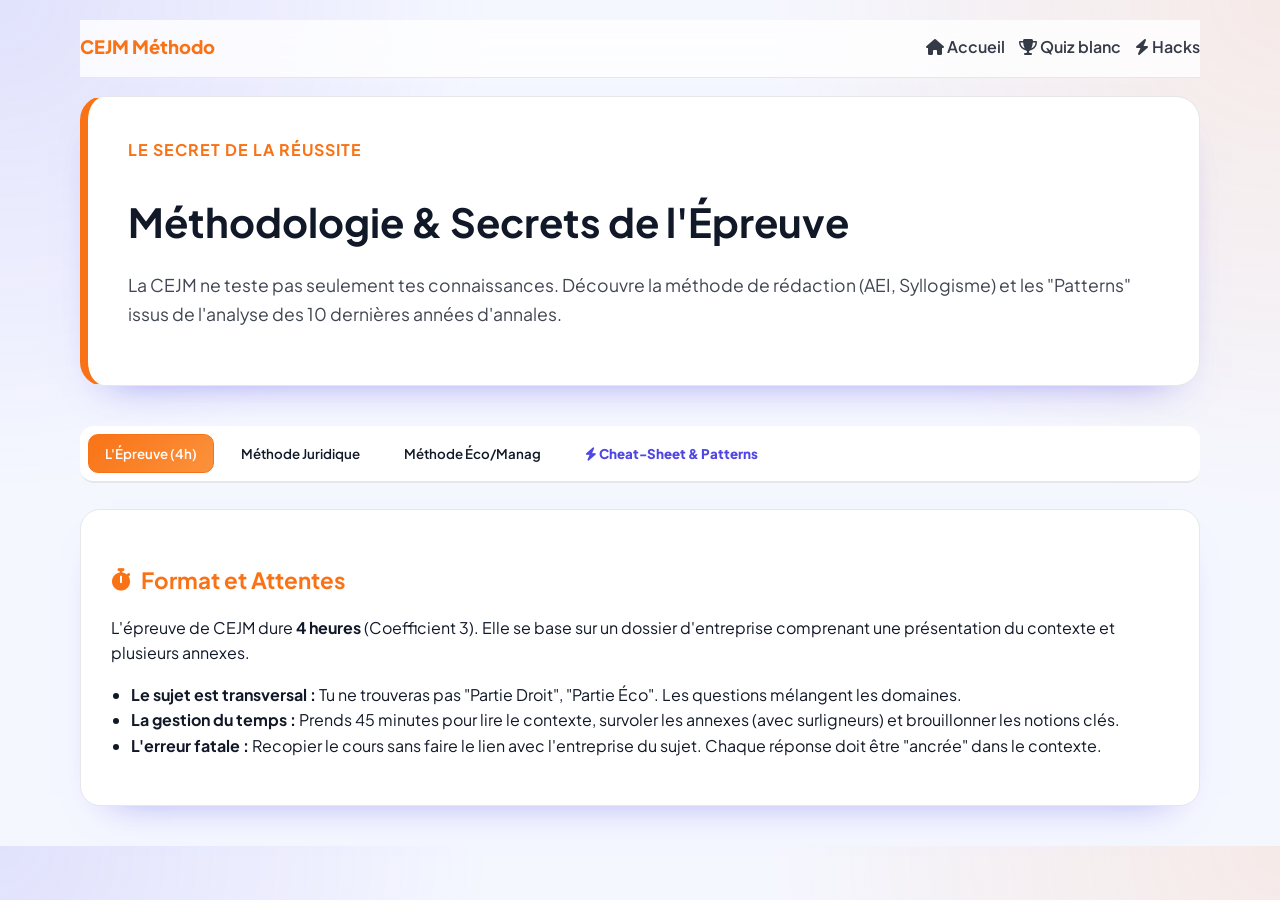
==== methodologie.html @ b2ed7462 "Add files via upload" ====
<!DOCTYPE html>
<html lang="fr">
<head>
    <meta charset="UTF-8">
    <meta name="viewport" content="width=device-width, initial-scale=1.0">
    <title>Méthodologie & Hacks - CEJM</title>
    <link href="https://fonts.googleapis.com/css2?family=Plus+Jakarta+Sans:wght@400;600;800&display=swap" rel="stylesheet">
    <link rel="stylesheet" href="https://cdnjs.cloudflare.com/ajax/libs/font-awesome/6.4.0/css/all.min.css">
    <style>
        :root { --primary: #4f46e5; --primary-soft: #e0e7ff; --bg: #f5f7ff; --surface: #ffffff; --text: #111827; --border: #e5e7eb; --accent: #f97316; }
        @media (prefers-color-scheme: dark) { :root { --bg: #0b1120; --surface: #111827; --text: #f8fafc; --border: #1f2937; --accent: #fb923c; --primary-soft: #1e1b4b;} }
        body { font-family: 'Plus Jakarta Sans', sans-serif; background: radial-gradient(circle at 0% 0%, rgba(79,70,229,0.12), transparent 32%), radial-gradient(circle at 100% 0%, rgba(249,115,22,0.1), transparent 34%), var(--bg); color: var(--text); margin: 0; line-height: 1.6; }
        .container { max-width: 1120px; margin: 0 auto; padding: 20px; }
        .site-nav { display: flex; justify-content: space-between; align-items: center; gap: 18px; border-bottom: 1px solid var(--border); padding: 12px 0 16px; margin-bottom: 18px; position: sticky; top: 0; background: rgba(255,255,255,0.78); backdrop-filter: blur(12px); z-index: 100; }
        .site-nav .brand { font-size: 1.15rem; color: var(--accent); font-weight: 800; text-decoration: none; }
        .site-nav-links { display: flex; gap: 14px; flex-wrap: wrap; justify-content: flex-end; }
        .site-nav-links a { text-decoration: none; color: var(--text); opacity: 0.85; font-weight: 600; }
        .site-nav-links a:hover, .site-nav-links a:focus-visible { opacity: 1; color: var(--primary); }
        
        header.theme-header { margin-bottom: 40px; background: var(--surface); padding: 40px; border-radius: 24px; border: 1px solid var(--border); border-left: 8px solid var(--accent); box-shadow: 0 20px 40px -28px rgba(79,70,229,0.65); }
        header.theme-header h1 { font-size: 2.5rem; margin-bottom: 10px; }
        header.theme-header p { font-size: 1.1rem; color: var(--text); opacity: 0.8; }

        .tabs { display: flex; gap: 10px; margin-bottom: 26px; border-bottom: 2px solid var(--border); overflow-x: auto; scrollbar-width: none; background: var(--surface); padding: 8px; border-radius: 14px;}
        .tab-btn { padding: 10px 16px; border: 1px solid transparent; background: none; color: var(--text); cursor: pointer; font-weight: 600; font-family: inherit; border-radius: 10px; white-space: nowrap; }
        .tab-btn.active { color: #fff; border-color: var(--accent); background: linear-gradient(135deg, var(--accent), #fb923c); }
        .tab-content { display: none; animation: fadeIn 0.4s; }
        .tab-content.active { display: block; }

        .fiche-section { background: var(--surface); padding: 30px; border-radius: 20px; border: 1px solid var(--border); margin-bottom: 20px; box-shadow: 0 20px 40px -30px rgba(79,70,229,0.6); }
        .fiche-section h3 { color: var(--accent); margin-bottom: 15px; font-size: 1.4rem; display: flex; align-items: center; gap: 10px; }
        
        /* Styles Syllogisme */
        .syllogisme-step { display: flex; margin-bottom: 20px; background: var(--bg); border: 1px solid var(--border); border-radius: 12px; overflow: hidden; }
        .step-number { background: var(--accent); color: #fff; font-weight: 800; font-size: 1.5rem; padding: 20px; display: flex; align-items: center; justify-content: center; min-width: 80px; }
        .step-content { padding: 20px; }
        .step-content h4 { margin-bottom: 5px; color: var(--text); font-size: 1.1rem; }
        .step-content p { color: var(--text); opacity: 0.9; margin: 0; font-size: 0.95rem; }
        .example-box { background: rgba(37, 99, 235, 0.1); border-left: 4px solid var(--primary); padding: 15px; border-radius: 0 8px 8px 0; margin-top: 10px; font-style: italic; }

        /* Styles Accordéon pour les Hacks */
        .accordion { background-color: var(--surface); color: var(--text); cursor: pointer; padding: 18px; width: 100%; border: 1px solid var(--border); text-align: left; outline: none; font-size: 1.1rem; font-weight: 700; transition: 0.3s; border-radius: 12px; margin-bottom: 10px; display: flex; justify-content: space-between; align-items: center; }
        .active-acc, .accordion:hover { background-color: var(--primary-soft); color: var(--primary); border-color: var(--primary); }
        .panel { padding: 0 20px; background-color: var(--bg); display: none; overflow: hidden; margin-bottom: 20px; border: 1px solid var(--border); border-top: none; border-radius: 0 0 12px 12px; animation: fadeIn 0.3s; }
        .panel p { padding: 15px 0; }
        .hack-badge { background: #10b981; color: white; padding: 4px 10px; border-radius: 20px; font-size: 0.8rem; font-weight: bold; margin-bottom: 10px; display: inline-block;}

        a:focus-visible, button:focus-visible { outline: 3px solid color-mix(in srgb, var(--primary) 60%, white); outline-offset: 2px; border-radius: 8px; }
        @media (max-width: 768px) {
            .site-nav { flex-direction: column; align-items: flex-start; }
            .site-nav-links { justify-content: flex-start; }
            .container { padding: 16px; }
            header.theme-header { padding: 24px 20px; }
            header.theme-header h1 { font-size: 2rem; }
            .syllogisme-step { flex-direction: column; }
            .step-number { min-width: auto; padding: 12px; }
        }
        @keyframes fadeIn { from { opacity: 0; transform: translateY(5px); } to { opacity: 1; transform: translateY(0); } }
    </style>
</head>
<body>
    <div class="container">
        <nav class="site-nav" aria-label="Navigation principale">
            <a href="index.html" class="brand">CEJM Méthodo</a>
            <div class="site-nav-links">
                <a href="index.html"><i class="fa-solid fa-house"></i> Accueil</a>
                <a href="quiz-blanc.html"><i class="fa-solid fa-trophy"></i> Quiz blanc</a>
                <a href="#tabs"><i class="fa-solid fa-bolt"></i> Hacks</a>
            </div>
        </nav>
        
        <header class="theme-header">
            <span style="color:var(--accent); font-weight: 700; text-transform: uppercase; letter-spacing: 1px;">Le secret de la réussite</span>
            <h1>Méthodologie & Secrets de l'Épreuve</h1>
            <p>La CEJM ne teste pas seulement tes connaissances. Découvre la méthode de rédaction (AEI, Syllogisme) et les "Patterns" issus de l'analyse des 10 dernières années d'annales.</p>
        </header>

        <div class="tabs" id="tabs">
            <button class="tab-btn active" onclick="openTab(event, 'epreuve')">L'Épreuve (4h)</button>
            <button class="tab-btn" onclick="openTab(event, 'droit')">Méthode Juridique</button>
            <button class="tab-btn" onclick="openTab(event, 'manag')">Méthode Éco/Manag</button>
            <button class="tab-btn" onclick="openTab(event, 'hacks')" style="color:var(--primary); font-weight:800;"><i class="fa-solid fa-bolt"></i> Cheat-Sheet & Patterns</button>
        </div>

        <div id="epreuve" class="tab-content active">
            <div class="fiche-section">
                <h3><i class="fa-solid fa-stopwatch"></i> Format et Attentes</h3>
                <p>L'épreuve de CEJM dure <strong>4 heures</strong> (Coefficient 3). Elle se base sur un dossier d'entreprise comprenant une présentation du contexte et plusieurs annexes.</p>
                <ul style="margin-top: 15px; padding-left: 20px;">
                    <li><strong>Le sujet est transversal :</strong> Tu ne trouveras pas "Partie Droit", "Partie Éco". Les questions mélangent les domaines.</li>
                    <li><strong>La gestion du temps :</strong> Prends 45 minutes pour lire le contexte, survoler les annexes (avec surligneurs) et brouillonner les notions clés.</li>
                    <li><strong>L'erreur fatale :</strong> Recopier le cours sans faire le lien avec l'entreprise du sujet. Chaque réponse doit être "ancrée" dans le contexte.</li>
                </ul>
            </div>
        </div>

        <div id="droit" class="tab-content">
            <div class="fiche-section">
                <h3><i class="fa-solid fa-scale-balanced"></i> Le Syllogisme Juridique</h3>
                <p>La méthode obligatoire pour répondre à toute question de qualification juridique. <strong>Astuce :</strong> La "Majeure" (la règle de droit) est très souvent cachée dans la dernière annexe du sujet !</p>
                
                <div class="syllogisme-step"><div class="step-number">1</div><div class="step-content"><h4>Qualification des faits</h4><p>Traduire l'histoire en vocabulaire juridique (ex: "L'employeur a procédé au licenciement de son salarié").</p></div></div>
                <div class="syllogisme-step"><div class="step-number">2</div><div class="step-content"><h4>Le problème de droit</h4><p>Formuler la question de manière générale. <br><span style="font-style:italic;">Ex: À quelles conditions une clause de non-concurrence est-elle licite ?</span></p></div></div>
                <div class="syllogisme-step"><div class="step-number">3</div><div class="step-content"><h4>La règle de droit (Majeure)</h4><p>Énoncer la règle (tirée des annexes). <br><span style="font-style:italic;">Ex: En principe, la règle énonce que... (Citer les conditions).</span></p></div></div>
                <div class="syllogisme-step"><div class="step-number">4</div><div class="step-content"><h4>Application (Mineure) et Conclusion</h4><p>Confronter la règle aux faits de l'entreprise. <br><span style="font-style:italic;">Ex: En l'espèce, on constate dans l'annexe 2 que... En conclusion, la clause est nulle.</span></p></div></div>
            </div>
        </div>

        <div id="manag" class="tab-content">
            <div class="fiche-section">
                <h3><i class="fa-solid fa-chart-line"></i> La méthode A.E.I.</h3>
                <p>En Économie et en Management, utilise la méthode <strong>A.E.I.</strong> pour structurer tes réponses de manière professionnelle.</p>
                <ul style="margin-top: 15px; padding-left: 20px; list-style-type: none;">
                    <li style="margin-bottom: 15px;"><strong>A comme AFFIRMER :</strong> Donne ta réponse directe (ex: "L'entreprise adopte une stratégie de domination par les coûts").</li>
                    <li style="margin-bottom: 15px;"><strong>E comme EXPLIQUER :</strong> Définis le concept théorique (ex: "Cela consiste à proposer une offre à un prix inférieur...").</li>
                    <li><strong>I comme ILLUSTRER :</strong> <strong>C'est là que sont les points !</strong> Prouve-le en citant l'annexe (ex: "Comme l'indique l'annexe 3, l'entreprise a réduit ses coûts de 15%...").</li>
                </ul>
            </div>
        </div>

        <div id="hacks" class="tab-content">
            <div class="fiche-section">
                <h3><i class="fa-solid fa-magnifying-glass-chart"></i> Analyse des Sujets Officiels</h3>
                <p>Après analyse de 10 ans d'annales (Altho, Notarius, Teebike...), voici les "Patterns" : les questions qui tombent <strong>à chaque fois</strong> et comment y répondre parfaitement.</p>
                
                <h4 style="margin: 25px 0 10px; color: var(--primary);">Management (Tombe à 100%)</h4>
                
                <button class="accordion">Le Diagnostic Stratégique (SWOT / PESTEL) <i class="fa-solid fa-chevron-down"></i></button>
                <div class="panel">
                    <p><span class="hack-badge">Technique de pro</span> <strong>Ne rédige pas, fais un tableau !</strong> Les correcteurs adorent. <br><br>
                    <strong>Le piège à éviter :</strong> Ne confonds jamais l'interne et l'externe.<br>
                    - <em>Forces/Faiblesses (Interne) :</em> Brevet détenu, savoir-faire des salariés, manque de trésorerie.<br>
                    - <em>Opportunités/Menaces (Externe - PESTEL) :</em> Une nouvelle loi (Légal), une crise sanitaire, une nouvelle technologie sur le marché.</p>
                </div>

                <button class="accordion">Les Choix Stratégiques (M. Porter) <i class="fa-solid fa-chevron-down"></i></button>
                <div class="panel">
                    <p><span class="hack-badge">Les Mots Magiques</span> Dès qu'on te demande de "Caractériser la stratégie de domaine", tu DOIS utiliser l'un des trois termes de Michael Porter :<br><br>
                    1. <strong>Domination par les coûts :</strong> (ex: produire en grande série).<br>
                    2. <strong>Différenciation :</strong> (ex: Teebike avec son innovation technologique, ou produit de luxe).<br>
                    3. <strong>Focalisation :</strong> Marché de niche (ex: prothèses médicales très spécifiques).</p>
                </div>

                <h4 style="margin: 25px 0 10px; color: var(--primary);">Droit (Le plus discriminant)</h4>

                <button class="accordion">L'analyse d'une Clause Contractuelle <i class="fa-solid fa-chevron-down"></i></button>
                <div class="panel">
                    <p><span class="hack-badge">Le Pattern Infaillible</span> Si le sujet te demande "Vérifiez la validité de cette clause de non-concurrence" (très fréquent).<br><br>
                    <strong>Le Hack :</strong> Pour être valide, elle doit respecter 4 conditions (Limitée dans le temps, Limitée dans l'espace, Indispensable à l'entreprise, <strong>Contrepartie financière</strong>). Le sujet fera TOUJOURS exprès d'oublier une condition (souvent la compensation financière). Repère-la pour dire que la clause est nulle.</p>
                </div>

                <button class="accordion">Modification du Contrat vs Conditions de travail <i class="fa-solid fa-chevron-down"></i></button>
                <div class="panel">
                    <p><span class="hack-badge">Le Piège Classique</span> "L'employeur peut-il imposer ce changement ?" (ex: sujet Innov'SA).<br><br>
                    - <strong>Modification du contrat (Élément essentiel) :</strong> Baisse du salaire, changement du temps de travail, mutation lointaine. -> <em>Accord du salarié OBLIGATOIRE.</em><br>
                    - <strong>Changement des conditions (Pouvoir de direction) :</strong> Nouvelles tâches correspondant aux compétences, changement d'horaires dans la même journée. -> <em>Le salarié NE PEUT PAS refuser.</em></p>
                </div>

                <button class="accordion">Protection de l'Immatériel (INPI / CNIL) <i class="fa-solid fa-chevron-down"></i></button>
                <div class="panel">
                    <p><span class="hack-badge">Où déposer ?</span> "Comment l'entreprise peut-elle se protéger ?" (ex: sujet Helite ou Tout en Perles).<br><br>
                    - <strong>À l'INPI :</strong> Les Brevets (innovation technique, durée 20 ans) et les Marques (signe distinctif, 10 ans renouvelables).<br>
                    - <strong>À la CNIL :</strong> Tout ce qui concerne la protection des données personnelles des clients (conformité au RGPD).</p>
                </div>

                <h4 style="margin: 25px 0 10px; color: var(--primary);">Économie</h4>

                <button class="accordion">Les Externalités & Le Financement <i class="fa-solid fa-chevron-down"></i></button>
                <div class="panel">
                    <p><span class="hack-badge">La question Éco classique</span><br>
                    <strong>1. Les Externalités :</strong> Cherche dans les annexes. Si l'usine fait du bruit = Externalité négative. Si elle crée de l'emploi local ou dépollue = Externalité positive.<br>
                    <strong>2. Le Financement :</strong> Souvent, les sujets récents intègrent l'économie collaborative. Repère si l'entreprise utilise le <em>Crowdfunding</em> (financement participatif comme dans le sujet Biscuiterie Jeannette) ou des subventions d'État.</p>
                </div>

            </div>
        </div>
    </div>

    <script>
        // Gestion des Onglets
        function openTab(evt, tabName) {
            let i, tabcontent, tablinks;
            tabcontent = document.getElementsByClassName("tab-content");
            for (i = 0; i < tabcontent.length; i++) tabcontent[i].classList.remove("active");
            tablinks = document.getElementsByClassName("tab-btn");
            for (i = 0; i < tablinks.length; i++) tablinks[i].classList.remove("active");
            document.getElementById(tabName).classList.add("active");
            evt.currentTarget.classList.add("active");
        }

        // Gestion de l'Accordéon (Hacks)
        var acc = document.getElementsByClassName("accordion");
        var i;
        for (i = 0; i < acc.length; i++) {
            acc[i].addEventListener("click", function() {
                this.classList.toggle("active-acc");
                // Changer l'icône
                let icon = this.querySelector('i');
                if (this.classList.contains("active-acc")) {
                    icon.classList.remove("fa-chevron-down");
                    icon.classList.add("fa-chevron-up");
                } else {
                    icon.classList.remove("fa-chevron-up");
                    icon.classList.add("fa-chevron-down");
                }
                
                var panel = this.nextElementSibling;
                if (panel.style.display === "block") {
                    panel.style.display = "none";
                } else {
                    panel.style.display = "block";
                }
            });
        }
    </script>
</body>
</html>
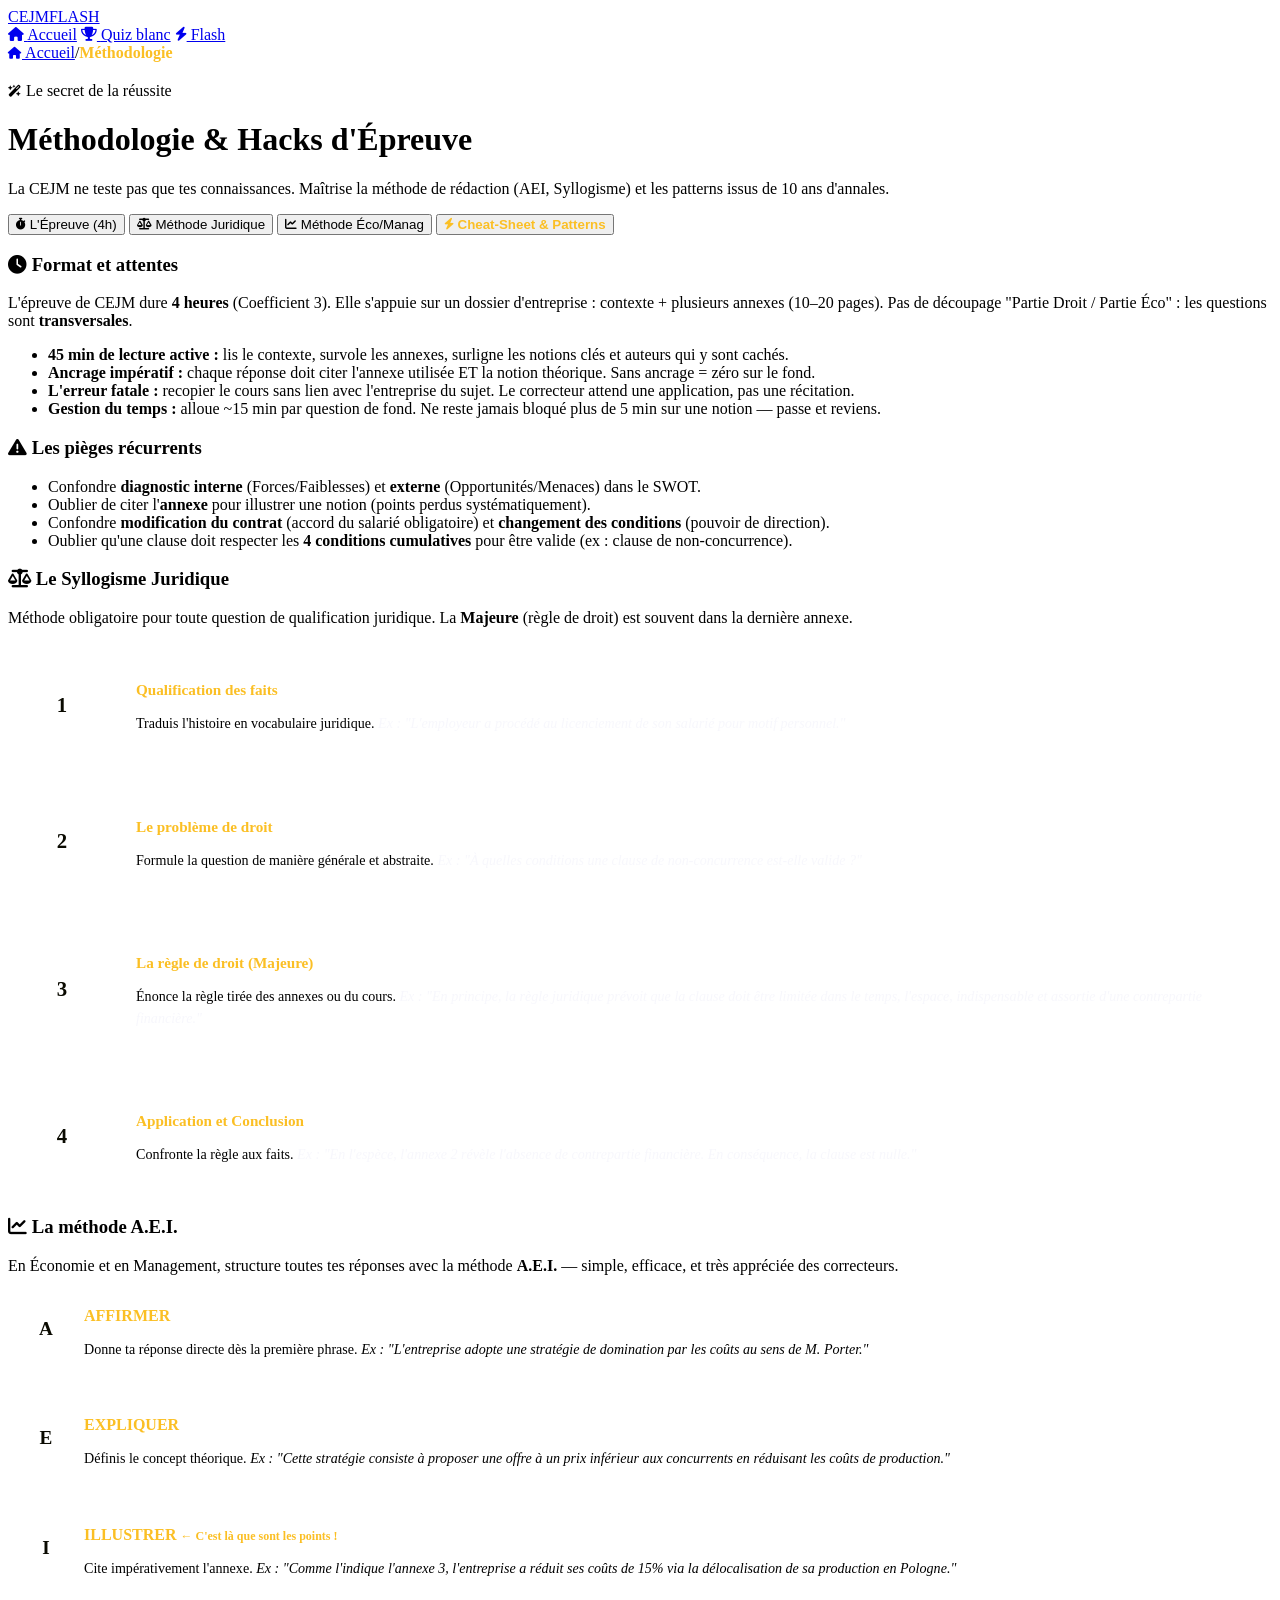
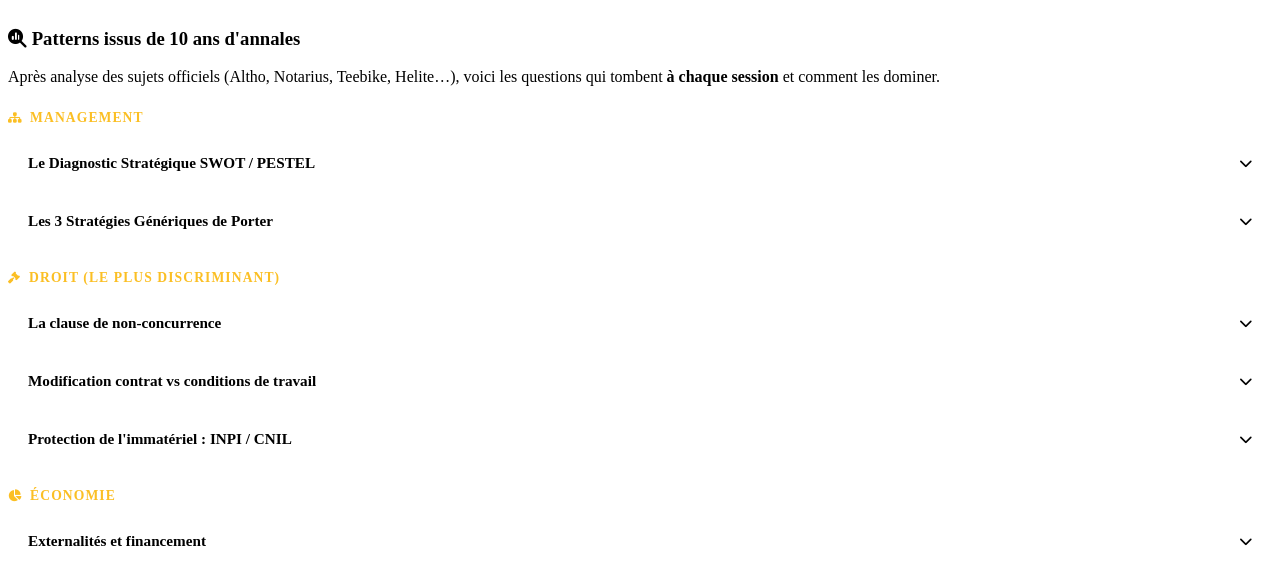
==== commit e5b1e0d9: "Update print statement from 'Hello' to 'Goodbye'" ====
--- a/methodologie.html
+++ b/methodologie.html
@@ -1,217 +1,249 @@
 <!DOCTYPE html>
 <html lang="fr">
 <head>
-    <meta charset="UTF-8">
-    <meta name="viewport" content="width=device-width, initial-scale=1.0">
-    <title>Méthodologie & Hacks - CEJM</title>
-    <link href="https://fonts.googleapis.com/css2?family=Plus+Jakarta+Sans:wght@400;600;800&display=swap" rel="stylesheet">
-    <link rel="stylesheet" href="https://cdnjs.cloudflare.com/ajax/libs/font-awesome/6.4.0/css/all.min.css">
-    <style>
-        :root { --primary: #4f46e5; --primary-soft: #e0e7ff; --bg: #f5f7ff; --surface: #ffffff; --text: #111827; --border: #e5e7eb; --accent: #f97316; }
-        @media (prefers-color-scheme: dark) { :root { --bg: #0b1120; --surface: #111827; --text: #f8fafc; --border: #1f2937; --accent: #fb923c; --primary-soft: #1e1b4b;} }
-        body { font-family: 'Plus Jakarta Sans', sans-serif; background: radial-gradient(circle at 0% 0%, rgba(79,70,229,0.12), transparent 32%), radial-gradient(circle at 100% 0%, rgba(249,115,22,0.1), transparent 34%), var(--bg); color: var(--text); margin: 0; line-height: 1.6; }
-        .container { max-width: 1120px; margin: 0 auto; padding: 20px; }
-        .site-nav { display: flex; justify-content: space-between; align-items: center; gap: 18px; border-bottom: 1px solid var(--border); padding: 12px 0 16px; margin-bottom: 18px; position: sticky; top: 0; background: rgba(255,255,255,0.78); backdrop-filter: blur(12px); z-index: 100; }
-        .site-nav .brand { font-size: 1.15rem; color: var(--accent); font-weight: 800; text-decoration: none; }
-        .site-nav-links { display: flex; gap: 14px; flex-wrap: wrap; justify-content: flex-end; }
-        .site-nav-links a { text-decoration: none; color: var(--text); opacity: 0.85; font-weight: 600; }
-        .site-nav-links a:hover, .site-nav-links a:focus-visible { opacity: 1; color: var(--primary); }
-        
-        header.theme-header { margin-bottom: 40px; background: var(--surface); padding: 40px; border-radius: 24px; border: 1px solid var(--border); border-left: 8px solid var(--accent); box-shadow: 0 20px 40px -28px rgba(79,70,229,0.65); }
-        header.theme-header h1 { font-size: 2.5rem; margin-bottom: 10px; }
-        header.theme-header p { font-size: 1.1rem; color: var(--text); opacity: 0.8; }
-
-        .tabs { display: flex; gap: 10px; margin-bottom: 26px; border-bottom: 2px solid var(--border); overflow-x: auto; scrollbar-width: none; background: var(--surface); padding: 8px; border-radius: 14px;}
-        .tab-btn { padding: 10px 16px; border: 1px solid transparent; background: none; color: var(--text); cursor: pointer; font-weight: 600; font-family: inherit; border-radius: 10px; white-space: nowrap; }
-        .tab-btn.active { color: #fff; border-color: var(--accent); background: linear-gradient(135deg, var(--accent), #fb923c); }
-        .tab-content { display: none; animation: fadeIn 0.4s; }
-        .tab-content.active { display: block; }
-
-        .fiche-section { background: var(--surface); padding: 30px; border-radius: 20px; border: 1px solid var(--border); margin-bottom: 20px; box-shadow: 0 20px 40px -30px rgba(79,70,229,0.6); }
-        .fiche-section h3 { color: var(--accent); margin-bottom: 15px; font-size: 1.4rem; display: flex; align-items: center; gap: 10px; }
-        
-        /* Styles Syllogisme */
-        .syllogisme-step { display: flex; margin-bottom: 20px; background: var(--bg); border: 1px solid var(--border); border-radius: 12px; overflow: hidden; }
-        .step-number { background: var(--accent); color: #fff; font-weight: 800; font-size: 1.5rem; padding: 20px; display: flex; align-items: center; justify-content: center; min-width: 80px; }
-        .step-content { padding: 20px; }
-        .step-content h4 { margin-bottom: 5px; color: var(--text); font-size: 1.1rem; }
-        .step-content p { color: var(--text); opacity: 0.9; margin: 0; font-size: 0.95rem; }
-        .example-box { background: rgba(37, 99, 235, 0.1); border-left: 4px solid var(--primary); padding: 15px; border-radius: 0 8px 8px 0; margin-top: 10px; font-style: italic; }
-
-        /* Styles Accordéon pour les Hacks */
-        .accordion { background-color: var(--surface); color: var(--text); cursor: pointer; padding: 18px; width: 100%; border: 1px solid var(--border); text-align: left; outline: none; font-size: 1.1rem; font-weight: 700; transition: 0.3s; border-radius: 12px; margin-bottom: 10px; display: flex; justify-content: space-between; align-items: center; }
-        .active-acc, .accordion:hover { background-color: var(--primary-soft); color: var(--primary); border-color: var(--primary); }
-        .panel { padding: 0 20px; background-color: var(--bg); display: none; overflow: hidden; margin-bottom: 20px; border: 1px solid var(--border); border-top: none; border-radius: 0 0 12px 12px; animation: fadeIn 0.3s; }
-        .panel p { padding: 15px 0; }
-        .hack-badge { background: #10b981; color: white; padding: 4px 10px; border-radius: 20px; font-size: 0.8rem; font-weight: bold; margin-bottom: 10px; display: inline-block;}
-
-        a:focus-visible, button:focus-visible { outline: 3px solid color-mix(in srgb, var(--primary) 60%, white); outline-offset: 2px; border-radius: 8px; }
-        @media (max-width: 768px) {
-            .site-nav { flex-direction: column; align-items: flex-start; }
-            .site-nav-links { justify-content: flex-start; }
-            .container { padding: 16px; }
-            header.theme-header { padding: 24px 20px; }
-            header.theme-header h1 { font-size: 2rem; }
-            .syllogisme-step { flex-direction: column; }
-            .step-number { min-width: auto; padding: 12px; }
-        }
-        @keyframes fadeIn { from { opacity: 0; transform: translateY(5px); } to { opacity: 1; transform: translateY(0); } }
-    </style>
+<meta charset="UTF-8"><meta name="viewport" content="width=device-width, initial-scale=1.0">
+<title>Méthodologie & Hacks · CEJM Flash</title>
+<link href="https://fonts.googleapis.com/css2?family=Syne:wght@400;600;700;800&family=DM+Sans:ital,wght@0,300;0,400;0,500;1,400&display=swap" rel="stylesheet">
+<link rel="stylesheet" href="https://cdnjs.cloudflare.com/ajax/libs/font-awesome/6.4.0/css/all.min.css">
+<link rel="stylesheet" href="cejm-shared.css">
+<style>
+:root { --tc: #fbbf24; --tc-soft: rgba(251,191,36,0.1); --tc-border: rgba(251,191,36,0.25); }
+
+/* Syllogisme steps */
+.syl-step {
+  display: flex; gap: 0; margin-bottom: 12px;
+  border-radius: 14px; overflow: hidden;
+  border: 1px solid var(--border2);
+}
+.syl-num {
+  background: linear-gradient(135deg, var(--tc), color-mix(in srgb, var(--tc) 70%, var(--pink)));
+  color: #0a0a00; font-weight: 800; font-size: 1.3rem;
+  padding: 20px 22px; display: flex; align-items: center;
+  font-family: var(--font-display); min-width: 64px; justify-content: center;
+}
+.syl-body { padding: 18px 20px; background: var(--surface2); flex: 1; }
+.syl-body h4 { font-family: var(--font-display); font-weight: 700; font-size: 0.95rem; color: var(--tc); margin-bottom: 4px; }
+.syl-body p { color: var(--muted); font-size: 0.88rem; line-height: 1.55; }
+.syl-body em { font-style: italic; color: rgba(240,240,250,0.55); }
+
+/* AEI */
+.aei-row {
+  display: flex; align-items: flex-start; gap: 16px;
+  padding: 16px; background: var(--surface2);
+  border-radius: 12px; border: 1px solid var(--border2);
+  margin-bottom: 10px;
+}
+.aei-letter {
+  width: 44px; height: 44px; border-radius: 12px;
+  background: linear-gradient(135deg, var(--tc), color-mix(in srgb, var(--tc) 70%, var(--pink)));
+  color: #0a0a00; font-weight: 800; font-size: 1.2rem;
+  display: flex; align-items: center; justify-content: center;
+  font-family: var(--font-display); flex-shrink: 0;
+}
+.aei-content strong { color: var(--tc); font-weight: 700; display: block; margin-bottom: 3px; }
+.aei-content p { color: var(--muted); font-size: 0.88rem; line-height: 1.5; }
+
+/* Accordéon hacks */
+.acc-btn {
+  width: 100%; text-align: left; background: var(--surface2);
+  border: 1px solid var(--border2); color: var(--text);
+  padding: 16px 20px; border-radius: 12px; margin-bottom: 8px;
+  cursor: pointer; font-family: var(--font-body); font-size: 0.95rem;
+  font-weight: 600; display: flex; justify-content: space-between; align-items: center;
+  transition: all 0.2s;
+}
+.acc-btn:hover, .acc-btn.open { border-color: var(--tc); color: var(--tc); }
+.acc-btn.open { border-bottom-left-radius: 0; border-bottom-right-radius: 0; margin-bottom: 0; }
+.acc-panel {
+  display: none; background: var(--surface2);
+  border: 1px solid var(--tc-border); border-top: none;
+  border-radius: 0 0 12px 12px; padding: 16px 20px;
+  margin-bottom: 8px; color: var(--muted); font-size: 0.9rem; line-height: 1.75;
+}
+.acc-panel strong { color: var(--text); }
+.acc-panel em { color: rgba(240,240,250,0.5); font-style: italic; }
+.hack-badge {
+  display: inline-block; padding: 2px 10px; border-radius: 999px;
+  background: rgba(52,211,153,0.15); color: var(--green);
+  border: 1px solid rgba(52,211,153,0.3); font-size: 0.7rem; font-weight: 700;
+  letter-spacing: 0.06em; text-transform: uppercase; margin-bottom: 10px;
+}
+.pattern-section-title {
+  font-family: var(--font-display); font-size: 0.85rem; font-weight: 700;
+  color: var(--tc); text-transform: uppercase; letter-spacing: 0.08em;
+  margin: 24px 0 12px; display: flex; align-items: center; gap: 8px;
+}
+</style>
 </head>
 <body>
-    <div class="container">
-        <nav class="site-nav" aria-label="Navigation principale">
-            <a href="index.html" class="brand">CEJM Méthodo</a>
-            <div class="site-nav-links">
-                <a href="index.html"><i class="fa-solid fa-house"></i> Accueil</a>
-                <a href="quiz-blanc.html"><i class="fa-solid fa-trophy"></i> Quiz blanc</a>
-                <a href="#tabs"><i class="fa-solid fa-bolt"></i> Hacks</a>
-            </div>
-        </nav>
-        
-        <header class="theme-header">
-            <span style="color:var(--accent); font-weight: 700; text-transform: uppercase; letter-spacing: 1px;">Le secret de la réussite</span>
-            <h1>Méthodologie & Secrets de l'Épreuve</h1>
-            <p>La CEJM ne teste pas seulement tes connaissances. Découvre la méthode de rédaction (AEI, Syllogisme) et les "Patterns" issus de l'analyse des 10 dernières années d'annales.</p>
-        </header>
-
-        <div class="tabs" id="tabs">
-            <button class="tab-btn active" onclick="openTab(event, 'epreuve')">L'Épreuve (4h)</button>
-            <button class="tab-btn" onclick="openTab(event, 'droit')">Méthode Juridique</button>
-            <button class="tab-btn" onclick="openTab(event, 'manag')">Méthode Éco/Manag</button>
-            <button class="tab-btn" onclick="openTab(event, 'hacks')" style="color:var(--primary); font-weight:800;"><i class="fa-solid fa-bolt"></i> Cheat-Sheet & Patterns</button>
-        </div>
-
-        <div id="epreuve" class="tab-content active">
-            <div class="fiche-section">
-                <h3><i class="fa-solid fa-stopwatch"></i> Format et Attentes</h3>
-                <p>L'épreuve de CEJM dure <strong>4 heures</strong> (Coefficient 3). Elle se base sur un dossier d'entreprise comprenant une présentation du contexte et plusieurs annexes.</p>
-                <ul style="margin-top: 15px; padding-left: 20px;">
-                    <li><strong>Le sujet est transversal :</strong> Tu ne trouveras pas "Partie Droit", "Partie Éco". Les questions mélangent les domaines.</li>
-                    <li><strong>La gestion du temps :</strong> Prends 45 minutes pour lire le contexte, survoler les annexes (avec surligneurs) et brouillonner les notions clés.</li>
-                    <li><strong>L'erreur fatale :</strong> Recopier le cours sans faire le lien avec l'entreprise du sujet. Chaque réponse doit être "ancrée" dans le contexte.</li>
-                </ul>
-            </div>
-        </div>
-
-        <div id="droit" class="tab-content">
-            <div class="fiche-section">
-                <h3><i class="fa-solid fa-scale-balanced"></i> Le Syllogisme Juridique</h3>
-                <p>La méthode obligatoire pour répondre à toute question de qualification juridique. <strong>Astuce :</strong> La "Majeure" (la règle de droit) est très souvent cachée dans la dernière annexe du sujet !</p>
-                
-                <div class="syllogisme-step"><div class="step-number">1</div><div class="step-content"><h4>Qualification des faits</h4><p>Traduire l'histoire en vocabulaire juridique (ex: "L'employeur a procédé au licenciement de son salarié").</p></div></div>
-                <div class="syllogisme-step"><div class="step-number">2</div><div class="step-content"><h4>Le problème de droit</h4><p>Formuler la question de manière générale. <br><span style="font-style:italic;">Ex: À quelles conditions une clause de non-concurrence est-elle licite ?</span></p></div></div>
-                <div class="syllogisme-step"><div class="step-number">3</div><div class="step-content"><h4>La règle de droit (Majeure)</h4><p>Énoncer la règle (tirée des annexes). <br><span style="font-style:italic;">Ex: En principe, la règle énonce que... (Citer les conditions).</span></p></div></div>
-                <div class="syllogisme-step"><div class="step-number">4</div><div class="step-content"><h4>Application (Mineure) et Conclusion</h4><p>Confronter la règle aux faits de l'entreprise. <br><span style="font-style:italic;">Ex: En l'espèce, on constate dans l'annexe 2 que... En conclusion, la clause est nulle.</span></p></div></div>
-            </div>
-        </div>
-
-        <div id="manag" class="tab-content">
-            <div class="fiche-section">
-                <h3><i class="fa-solid fa-chart-line"></i> La méthode A.E.I.</h3>
-                <p>En Économie et en Management, utilise la méthode <strong>A.E.I.</strong> pour structurer tes réponses de manière professionnelle.</p>
-                <ul style="margin-top: 15px; padding-left: 20px; list-style-type: none;">
-                    <li style="margin-bottom: 15px;"><strong>A comme AFFIRMER :</strong> Donne ta réponse directe (ex: "L'entreprise adopte une stratégie de domination par les coûts").</li>
-                    <li style="margin-bottom: 15px;"><strong>E comme EXPLIQUER :</strong> Définis le concept théorique (ex: "Cela consiste à proposer une offre à un prix inférieur...").</li>
-                    <li><strong>I comme ILLUSTRER :</strong> <strong>C'est là que sont les points !</strong> Prouve-le en citant l'annexe (ex: "Comme l'indique l'annexe 3, l'entreprise a réduit ses coûts de 15%...").</li>
-                </ul>
-            </div>
-        </div>
-
-        <div id="hacks" class="tab-content">
-            <div class="fiche-section">
-                <h3><i class="fa-solid fa-magnifying-glass-chart"></i> Analyse des Sujets Officiels</h3>
-                <p>Après analyse de 10 ans d'annales (Altho, Notarius, Teebike...), voici les "Patterns" : les questions qui tombent <strong>à chaque fois</strong> et comment y répondre parfaitement.</p>
-                
-                <h4 style="margin: 25px 0 10px; color: var(--primary);">Management (Tombe à 100%)</h4>
-                
-                <button class="accordion">Le Diagnostic Stratégique (SWOT / PESTEL) <i class="fa-solid fa-chevron-down"></i></button>
-                <div class="panel">
-                    <p><span class="hack-badge">Technique de pro</span> <strong>Ne rédige pas, fais un tableau !</strong> Les correcteurs adorent. <br><br>
-                    <strong>Le piège à éviter :</strong> Ne confonds jamais l'interne et l'externe.<br>
-                    - <em>Forces/Faiblesses (Interne) :</em> Brevet détenu, savoir-faire des salariés, manque de trésorerie.<br>
-                    - <em>Opportunités/Menaces (Externe - PESTEL) :</em> Une nouvelle loi (Légal), une crise sanitaire, une nouvelle technologie sur le marché.</p>
-                </div>
-
-                <button class="accordion">Les Choix Stratégiques (M. Porter) <i class="fa-solid fa-chevron-down"></i></button>
-                <div class="panel">
-                    <p><span class="hack-badge">Les Mots Magiques</span> Dès qu'on te demande de "Caractériser la stratégie de domaine", tu DOIS utiliser l'un des trois termes de Michael Porter :<br><br>
-                    1. <strong>Domination par les coûts :</strong> (ex: produire en grande série).<br>
-                    2. <strong>Différenciation :</strong> (ex: Teebike avec son innovation technologique, ou produit de luxe).<br>
-                    3. <strong>Focalisation :</strong> Marché de niche (ex: prothèses médicales très spécifiques).</p>
-                </div>
-
-                <h4 style="margin: 25px 0 10px; color: var(--primary);">Droit (Le plus discriminant)</h4>
-
-                <button class="accordion">L'analyse d'une Clause Contractuelle <i class="fa-solid fa-chevron-down"></i></button>
-                <div class="panel">
-                    <p><span class="hack-badge">Le Pattern Infaillible</span> Si le sujet te demande "Vérifiez la validité de cette clause de non-concurrence" (très fréquent).<br><br>
-                    <strong>Le Hack :</strong> Pour être valide, elle doit respecter 4 conditions (Limitée dans le temps, Limitée dans l'espace, Indispensable à l'entreprise, <strong>Contrepartie financière</strong>). Le sujet fera TOUJOURS exprès d'oublier une condition (souvent la compensation financière). Repère-la pour dire que la clause est nulle.</p>
-                </div>
-
-                <button class="accordion">Modification du Contrat vs Conditions de travail <i class="fa-solid fa-chevron-down"></i></button>
-                <div class="panel">
-                    <p><span class="hack-badge">Le Piège Classique</span> "L'employeur peut-il imposer ce changement ?" (ex: sujet Innov'SA).<br><br>
-                    - <strong>Modification du contrat (Élément essentiel) :</strong> Baisse du salaire, changement du temps de travail, mutation lointaine. -> <em>Accord du salarié OBLIGATOIRE.</em><br>
-                    - <strong>Changement des conditions (Pouvoir de direction) :</strong> Nouvelles tâches correspondant aux compétences, changement d'horaires dans la même journée. -> <em>Le salarié NE PEUT PAS refuser.</em></p>
-                </div>
-
-                <button class="accordion">Protection de l'Immatériel (INPI / CNIL) <i class="fa-solid fa-chevron-down"></i></button>
-                <div class="panel">
-                    <p><span class="hack-badge">Où déposer ?</span> "Comment l'entreprise peut-elle se protéger ?" (ex: sujet Helite ou Tout en Perles).<br><br>
-                    - <strong>À l'INPI :</strong> Les Brevets (innovation technique, durée 20 ans) et les Marques (signe distinctif, 10 ans renouvelables).<br>
-                    - <strong>À la CNIL :</strong> Tout ce qui concerne la protection des données personnelles des clients (conformité au RGPD).</p>
-                </div>
-
-                <h4 style="margin: 25px 0 10px; color: var(--primary);">Économie</h4>
-
-                <button class="accordion">Les Externalités & Le Financement <i class="fa-solid fa-chevron-down"></i></button>
-                <div class="panel">
-                    <p><span class="hack-badge">La question Éco classique</span><br>
-                    <strong>1. Les Externalités :</strong> Cherche dans les annexes. Si l'usine fait du bruit = Externalité négative. Si elle crée de l'emploi local ou dépollue = Externalité positive.<br>
-                    <strong>2. Le Financement :</strong> Souvent, les sujets récents intègrent l'économie collaborative. Repère si l'entreprise utilise le <em>Crowdfunding</em> (financement participatif comme dans le sujet Biscuiterie Jeannette) ou des subventions d'État.</p>
-                </div>
-
-            </div>
-        </div>
-    </div>
-
-    <script>
-        // Gestion des Onglets
-        function openTab(evt, tabName) {
-            let i, tabcontent, tablinks;
-            tabcontent = document.getElementsByClassName("tab-content");
-            for (i = 0; i < tabcontent.length; i++) tabcontent[i].classList.remove("active");
-            tablinks = document.getElementsByClassName("tab-btn");
-            for (i = 0; i < tablinks.length; i++) tablinks[i].classList.remove("active");
-            document.getElementById(tabName).classList.add("active");
-            evt.currentTarget.classList.add("active");
-        }
-
-        // Gestion de l'Accordéon (Hacks)
-        var acc = document.getElementsByClassName("accordion");
-        var i;
-        for (i = 0; i < acc.length; i++) {
-            acc[i].addEventListener("click", function() {
-                this.classList.toggle("active-acc");
-                // Changer l'icône
-                let icon = this.querySelector('i');
-                if (this.classList.contains("active-acc")) {
-                    icon.classList.remove("fa-chevron-down");
-                    icon.classList.add("fa-chevron-up");
-                } else {
-                    icon.classList.remove("fa-chevron-up");
-                    icon.classList.add("fa-chevron-down");
-                }
-                
-                var panel = this.nextElementSibling;
-                if (panel.style.display === "block") {
-                    panel.style.display = "none";
-                } else {
-                    panel.style.display = "block";
-                }
-            });
-        }
-    </script>
+<nav class="site-nav">
+  <a href="index.html" class="nav-logo">CEJM<span>FLASH</span></a>
+  <div class="nav-links">
+    <a href="index.html"><i class="fa-solid fa-house fa-sm"></i> <span>Accueil</span></a>
+    <a href="quiz-blanc.html"><i class="fa-solid fa-trophy fa-sm"></i> <span>Quiz blanc</span></a>
+    <a href="index.html" class="nav-btn-flash"><i class="fa-solid fa-bolt fa-sm"></i> Flash</a>
+  </div>
+</nav>
+
+<div class="page-wrap container">
+  <div style="margin-bottom:20px;">
+    <nav class="breadcrumb"><a href="index.html"><i class="fa-solid fa-house fa-xs"></i> Accueil</a><span>/</span><span style="color:var(--tc);font-weight:600;">Méthodologie</span></nav>
+  </div>
+
+  <header class="theme-header">
+    <span class="eyebrow"><i class="fa-solid fa-wand-magic-sparkles fa-xs"></i> Le secret de la réussite</span>
+    <h1>Méthodologie & Hacks d'Épreuve</h1>
+    <p>La CEJM ne teste pas que tes connaissances. Maîtrise la méthode de rédaction (AEI, Syllogisme) et les patterns issus de 10 ans d'annales.</p>
+  </header>
+
+  <div class="tabs">
+    <button class="tab-btn active" onclick="openTab(event,'epreuve')"><i class="fa-solid fa-stopwatch fa-sm"></i> L'Épreuve (4h)</button>
+    <button class="tab-btn" onclick="openTab(event,'droit')"><i class="fa-solid fa-scale-balanced fa-sm"></i> Méthode Juridique</button>
+    <button class="tab-btn" onclick="openTab(event,'manag')"><i class="fa-solid fa-chart-line fa-sm"></i> Méthode Éco/Manag</button>
+    <button class="tab-btn" onclick="openTab(event,'hacks')" style="color:var(--tc); font-weight:700;"><i class="fa-solid fa-bolt fa-sm"></i> Cheat-Sheet & Patterns</button>
+  </div>
+
+  <!-- ÉPREUVE -->
+  <div id="epreuve" class="tab-content active">
+    <div class="fiche-section">
+      <h3><i class="fa-solid fa-clock"></i> Format et attentes</h3>
+      <p>L'épreuve de CEJM dure <strong>4 heures</strong> (Coefficient 3). Elle s'appuie sur un dossier d'entreprise : contexte + plusieurs annexes (10–20 pages). Pas de découpage "Partie Droit / Partie Éco" : les questions sont <strong>transversales</strong>.</p>
+      <ul>
+        <li><strong>45 min de lecture active :</strong> lis le contexte, survole les annexes, surligne les notions clés et auteurs qui y sont cachés.</li>
+        <li><strong>Ancrage impératif :</strong> chaque réponse doit citer l'annexe utilisée ET la notion théorique. Sans ancrage = zéro sur le fond.</li>
+        <li><strong>L'erreur fatale :</strong> recopier le cours sans lien avec l'entreprise du sujet. Le correcteur attend une application, pas une récitation.</li>
+        <li><strong>Gestion du temps :</strong> alloue ~15 min par question de fond. Ne reste jamais bloqué plus de 5 min sur une notion — passe et reviens.</li>
+      </ul>
+    </div>
+    <div class="fiche-section">
+      <h3><i class="fa-solid fa-triangle-exclamation"></i> Les pièges récurrents</h3>
+      <ul>
+        <li>Confondre <strong>diagnostic interne</strong> (Forces/Faiblesses) et <strong>externe</strong> (Opportunités/Menaces) dans le SWOT.</li>
+        <li>Oublier de citer l'<strong>annexe</strong> pour illustrer une notion (points perdus systématiquement).</li>
+        <li>Confondre <strong>modification du contrat</strong> (accord du salarié obligatoire) et <strong>changement des conditions</strong> (pouvoir de direction).</li>
+        <li>Oublier qu'une clause doit respecter les <strong>4 conditions cumulatives</strong> pour être valide (ex : clause de non-concurrence).</li>
+      </ul>
+    </div>
+  </div>
+
+  <!-- DROIT -->
+  <div id="droit" class="tab-content">
+    <div class="fiche-section">
+      <h3><i class="fa-solid fa-scale-balanced"></i> Le Syllogisme Juridique</h3>
+      <p>Méthode obligatoire pour toute question de qualification juridique. La <strong>Majeure</strong> (règle de droit) est souvent dans la dernière annexe.</p>
+
+      <div class="syl-step">
+        <div class="syl-num">1</div>
+        <div class="syl-body"><h4>Qualification des faits</h4><p>Traduis l'histoire en vocabulaire juridique. <em>Ex : "L'employeur a procédé au licenciement de son salarié pour motif personnel."</em></p></div>
+      </div>
+      <div class="syl-step">
+        <div class="syl-num">2</div>
+        <div class="syl-body"><h4>Le problème de droit</h4><p>Formule la question de manière générale et abstraite. <em>Ex : "À quelles conditions une clause de non-concurrence est-elle valide ?"</em></p></div>
+      </div>
+      <div class="syl-step">
+        <div class="syl-num">3</div>
+        <div class="syl-body"><h4>La règle de droit (Majeure)</h4><p>Énonce la règle tirée des annexes ou du cours. <em>Ex : "En principe, la règle juridique prévoit que la clause doit être limitée dans le temps, l'espace, indispensable et assortie d'une contrepartie financière."</em></p></div>
+      </div>
+      <div class="syl-step">
+        <div class="syl-num">4</div>
+        <div class="syl-body"><h4>Application et Conclusion</h4><p>Confronte la règle aux faits. <em>Ex : "En l'espèce, l'annexe 2 révèle l'absence de contrepartie financière. En conséquence, la clause est nulle."</em></p></div>
+      </div>
+    </div>
+  </div>
+
+  <!-- MANAG / ÉCO -->
+  <div id="manag" class="tab-content">
+    <div class="fiche-section">
+      <h3><i class="fa-solid fa-chart-line"></i> La méthode A.E.I.</h3>
+      <p>En Économie et en Management, structure toutes tes réponses avec la méthode <strong>A.E.I.</strong> — simple, efficace, et très appréciée des correcteurs.</p>
+
+      <div class="aei-row">
+        <div class="aei-letter">A</div>
+        <div class="aei-content"><strong>AFFIRMER</strong><p>Donne ta réponse directe dès la première phrase. <em>Ex : "L'entreprise adopte une stratégie de domination par les coûts au sens de M. Porter."</em></p></div>
+      </div>
+      <div class="aei-row">
+        <div class="aei-letter">E</div>
+        <div class="aei-content"><strong>EXPLIQUER</strong><p>Définis le concept théorique. <em>Ex : "Cette stratégie consiste à proposer une offre à un prix inférieur aux concurrents en réduisant les coûts de production."</em></p></div>
+      </div>
+      <div class="aei-row">
+        <div class="aei-letter">I</div>
+        <div class="aei-content"><strong>ILLUSTRER <span style="font-size:0.75rem; color:var(--green); font-weight:700;">← C'est là que sont les points !</span></strong><p>Cite impérativement l'annexe. <em>Ex : "Comme l'indique l'annexe 3, l'entreprise a réduit ses coûts de 15% via la délocalisation de sa production en Pologne."</em></p></div>
+      </div>
+    </div>
+  </div>
+
+  <!-- HACKS / CHEAT-SHEET -->
+  <div id="hacks" class="tab-content">
+    <div class="fiche-section">
+      <h3><i class="fa-solid fa-magnifying-glass-chart"></i> Patterns issus de 10 ans d'annales</h3>
+      <p>Après analyse des sujets officiels (Altho, Notarius, Teebike, Helite…), voici les questions qui tombent <strong>à chaque session</strong> et comment les dominer.</p>
+
+      <p class="pattern-section-title"><i class="fa-solid fa-sitemap fa-sm"></i> Management</p>
+
+      <button class="acc-btn" onclick="toggleAcc(this)">Le Diagnostic Stratégique SWOT / PESTEL <i class="fa-solid fa-chevron-down fa-sm"></i></button>
+      <div class="acc-panel">
+        <span class="hack-badge">Technique pro</span>
+        <p><strong>Fais un tableau, pas un paragraphe !</strong> Les correcteurs adorent les tableaux bien structurés pour le SWOT.</p>
+        <p><strong>Le piège :</strong> ne jamais confondre interne et externe.<br>
+        — <em>Forces/Faiblesses (Interne) :</em> brevet détenu, savoir-faire, manque de trésorerie.<br>
+        — <em>Opportunités/Menaces (Externe — PESTEL) :</em> nouvelle loi, crise économique, technologie émergente.</p>
+      </div>
+
+      <button class="acc-btn" onclick="toggleAcc(this)">Les 3 Stratégies Génériques de Porter <i class="fa-solid fa-chevron-down fa-sm"></i></button>
+      <div class="acc-panel">
+        <span class="hack-badge">Mots magiques</span>
+        <p>Dès qu'on te demande de "caractériser la stratégie de domaine", utilise obligatoirement l'un des 3 termes de Porter :<br>
+        1. <strong>Domination par les coûts :</strong> production de masse, économies d'échelle.<br>
+        2. <strong>Différenciation :</strong> innovation, qualité supérieure, image de marque.<br>
+        3. <strong>Focalisation (niche) :</strong> marché très spécifique, offre hyper-spécialisée.</p>
+      </div>
+
+      <p class="pattern-section-title"><i class="fa-solid fa-gavel fa-sm"></i> Droit (le plus discriminant)</p>
+
+      <button class="acc-btn" onclick="toggleAcc(this)">La clause de non-concurrence <i class="fa-solid fa-chevron-down fa-sm"></i></button>
+      <div class="acc-panel">
+        <span class="hack-badge">Pattern infaillible</span>
+        <p>Pour être valide, elle doit respecter <strong>4 conditions cumulatives</strong> : limitée dans le <strong>temps</strong>, limitée dans l'<strong>espace</strong>, <strong>indispensable</strong> aux intérêts de l'entreprise, <strong>contrepartie financière</strong>.<br>
+        <em>Le sujet fera TOUJOURS manquer une condition (souvent la contrepartie). Repère-la pour conclure que la clause est nulle.</em></p>
+      </div>
+
+      <button class="acc-btn" onclick="toggleAcc(this)">Modification contrat vs conditions de travail <i class="fa-solid fa-chevron-down fa-sm"></i></button>
+      <div class="acc-panel">
+        <span class="hack-badge">Piège classique</span>
+        <p>— <strong>Modification d'un élément essentiel du contrat</strong> (salaire, poste, durée) → <em>Accord du salarié OBLIGATOIRE.</em><br>
+        — <strong>Changement des conditions de travail</strong> (nouveau bureau dans le même bâtiment, nouvelles tâches du même niveau) → <em>Pouvoir de direction : le salarié ne peut PAS refuser.</em></p>
+      </div>
+
+      <button class="acc-btn" onclick="toggleAcc(this)">Protection de l'immatériel : INPI / CNIL <i class="fa-solid fa-chevron-down fa-sm"></i></button>
+      <div class="acc-panel">
+        <span class="hack-badge">Où déposer ?</span>
+        <p>— <strong>INPI :</strong> brevets (innovation technique, 20 ans) et marques (signe distinctif, 10 ans renouvelables).<br>
+        — <strong>CNIL :</strong> tout ce qui concerne la protection des données personnelles (conformité RGPD, DPO).<br>
+        — <strong>Ne pas confondre :</strong> droits d'auteur (protection automatique, pas de dépôt) vs brevet (dépôt obligatoire à l'INPI).</p>
+      </div>
+
+      <p class="pattern-section-title"><i class="fa-solid fa-chart-pie fa-sm"></i> Économie</p>
+
+      <button class="acc-btn" onclick="toggleAcc(this)">Externalités et financement <i class="fa-solid fa-chevron-down fa-sm"></i></button>
+      <div class="acc-panel">
+        <span class="hack-badge">Question éco classique</span>
+        <p><strong>Externalités :</strong> cherche dans les annexes l'impact sur les tiers. Nuisance sonore = négative. Création d'emploi local = positive. Taxe pigouvienne = réponse de l'État.<br>
+        <strong>Financement :</strong> les sujets récents intègrent crowdfunding, love money, BPI. Repère si c'est du financement interne (autofinancement) ou externe (emprunt, capital, participatif).</p>
+      </div>
+    </div>
+  </div>
+</div>
+
+<script>
+function openTab(e,id){document.querySelectorAll('.tab-content').forEach(t=>t.classList.remove('active'));document.querySelectorAll('.tab-btn').forEach(b=>b.classList.remove('active'));document.getElementById(id).classList.add('active');e.currentTarget.classList.add('active');}
+function toggleAcc(btn) {
+  const panel = btn.nextElementSibling;
+  const isOpen = btn.classList.contains('open');
+  // close all
+  document.querySelectorAll('.acc-btn').forEach(b => { b.classList.remove('open'); b.querySelector('i').className='fa-solid fa-chevron-down fa-sm'; });
+  document.querySelectorAll('.acc-panel').forEach(p => p.style.display='none');
+  if (!isOpen) { btn.classList.add('open'); btn.querySelector('i').className='fa-solid fa-chevron-up fa-sm'; panel.style.display='block'; }
+}
+</script>
 </body>
-</html>+</html>
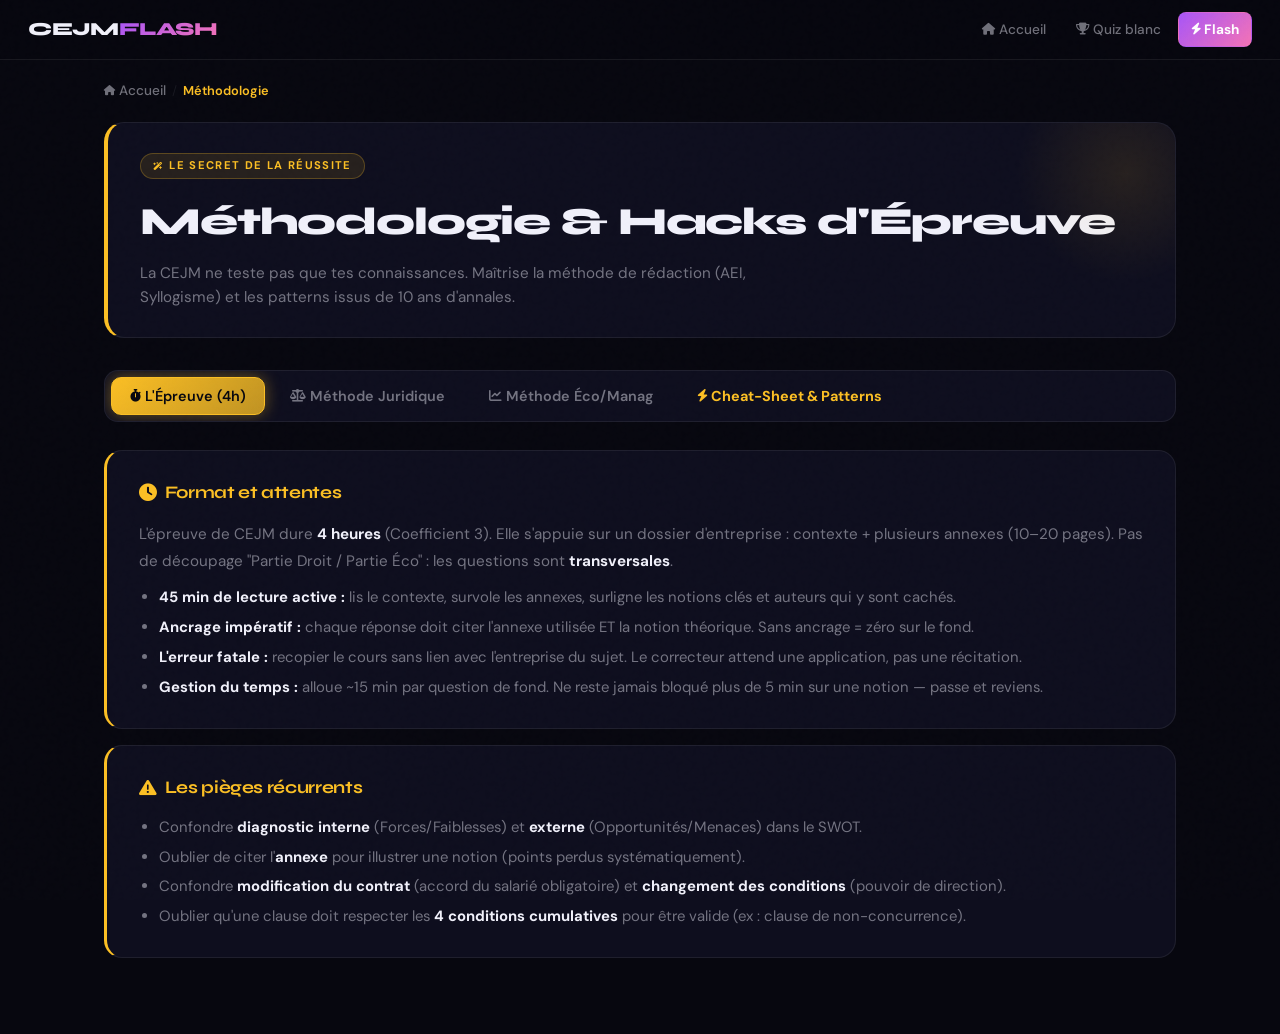
==== commit 3f156dab: "Update greeting from 'Hello' to 'Goodbye'" ====
--- a/methodologie.html
+++ b/methodologie.html
@@ -5,74 +5,78 @@
 <title>Méthodologie & Hacks · CEJM Flash</title>
 <link href="https://fonts.googleapis.com/css2?family=Syne:wght@400;600;700;800&family=DM+Sans:ital,wght@0,300;0,400;0,500;1,400&display=swap" rel="stylesheet">
 <link rel="stylesheet" href="https://cdnjs.cloudflare.com/ajax/libs/font-awesome/6.4.0/css/all.min.css">
-<link rel="stylesheet" href="cejm-shared.css">
 <style>
-:root { --tc: #fbbf24; --tc-soft: rgba(251,191,36,0.1); --tc-border: rgba(251,191,36,0.25); }
-
-/* Syllogisme steps */
-.syl-step {
-  display: flex; gap: 0; margin-bottom: 12px;
-  border-radius: 14px; overflow: hidden;
-  border: 1px solid var(--border2);
+:root {
+  --bg: #07070f; --surface: #0e0e1e; --surface2: #15152a; --surface3: #1c1c35;
+  --border: rgba(168,85,247,0.12); --border2: rgba(255,255,255,0.07);
+  --primary: #a855f7; --pink: #f472b6; --cyan: #22d3ee; --yellow: #fbbf24;
+  --green: #34d399; --red: #f87171; --text: #f0f0fa; --muted: rgba(240,240,250,0.45);
+  --font-display: 'Syne', sans-serif; --font-body: 'DM Sans', sans-serif;
+  --tc: #fbbf24; --tc-soft: rgba(251,191,36,0.1); --tc-border: rgba(251,191,36,0.25);
 }
-.syl-num {
-  background: linear-gradient(135deg, var(--tc), color-mix(in srgb, var(--tc) 70%, var(--pink)));
-  color: #0a0a00; font-weight: 800; font-size: 1.3rem;
-  padding: 20px 22px; display: flex; align-items: center;
-  font-family: var(--font-display); min-width: 64px; justify-content: center;
-}
+*, *::before, *::after { margin: 0; padding: 0; box-sizing: border-box; }
+body { font-family: var(--font-body); background: var(--bg); color: var(--text); line-height: 1.6; min-height: 100vh; }
+body::before { content: ''; position: fixed; inset: 0; background-image: url("data:image/svg+xml,%3Csvg viewBox='0 0 200 200' xmlns='http://www.w3.org/2000/svg'%3E%3Cfilter id='n'%3E%3CfeTurbulence type='fractalNoise' baseFrequency='0.85' numOctaves='4' stitchTiles='stitch'/%3E%3C/filter%3E%3Crect width='100%25' height='100%25' filter='url(%23n)' opacity='0.04'/%3E%3C/svg%3E"); pointer-events: none; z-index: 999; opacity: 0.4; }
+.container { max-width: 1120px; margin: 0 auto; padding: 0 24px; }
+.site-nav { position: fixed; top: 0; left: 0; right: 0; z-index: 500; padding: 0 28px; height: 60px; display: flex; align-items: center; justify-content: space-between; gap: 16px; background: rgba(7,7,15,0.88); backdrop-filter: blur(18px); border-bottom: 1px solid var(--border2); }
+.nav-logo { font-family: var(--font-display); font-weight: 800; font-size: 1.15rem; letter-spacing: -0.02em; text-decoration: none; color: var(--text); }
+.nav-logo span { background: linear-gradient(135deg, var(--primary), var(--pink)); -webkit-background-clip: text; -webkit-text-fill-color: transparent; }
+.nav-links { display: flex; gap: 4px; align-items: center; }
+.nav-links a { text-decoration: none; color: var(--muted); font-size: 0.85rem; font-weight: 500; padding: 6px 12px; border-radius: 8px; transition: all 0.2s; border: 1px solid transparent; }
+.nav-links a:hover { color: var(--text); border-color: var(--border2); }
+.nav-links .nav-btn-flash { background: linear-gradient(135deg, var(--primary), var(--pink)); color: white !important; font-weight: 700; border-color: transparent !important; }
+.page-wrap { padding-top: 80px; padding-bottom: 60px; }
+.theme-header { margin-bottom: 32px; background: var(--surface); border: 1px solid var(--border2); border-left: 4px solid var(--tc); border-radius: 20px; padding: 28px 32px; position: relative; overflow: hidden; }
+.theme-header::before { content: ''; position: absolute; top: -60px; right: -60px; width: 220px; height: 220px; background: radial-gradient(circle, var(--tc-soft), transparent 70%); pointer-events: none; }
+.theme-header .eyebrow { display: inline-flex; align-items: center; gap: 6px; font-size: 0.7rem; font-weight: 700; letter-spacing: 0.12em; text-transform: uppercase; color: var(--tc); background: var(--tc-soft); border: 1px solid var(--tc-border); padding: 3px 12px; border-radius: 999px; margin-bottom: 12px; }
+.theme-header h1 { font-family: var(--font-display); font-size: clamp(1.6rem, 3vw, 2.4rem); font-weight: 800; letter-spacing: -0.03em; margin-bottom: 8px; }
+.theme-header p { color: var(--muted); font-size: 0.95rem; max-width: 620px; }
+.tabs { display: flex; gap: 6px; margin-bottom: 28px; overflow-x: auto; scrollbar-width: none; background: var(--surface); padding: 6px; border-radius: 14px; border: 1px solid var(--border2); }
+.tabs::-webkit-scrollbar { display: none; }
+.tab-btn { padding: 9px 18px; border: 1px solid transparent; background: none; color: var(--muted); cursor: pointer; font-weight: 600; font-family: var(--font-body); font-size: 0.9rem; border-radius: 10px; white-space: nowrap; transition: all 0.2s; }
+.tab-btn:hover { color: var(--text); border-color: var(--border2); }
+.tab-btn.active { color: #07070f; border-color: var(--tc); background: linear-gradient(135deg, var(--tc), rgba(251,191,36,0.75)); box-shadow: 0 0 16px rgba(251,191,36,0.4); }
+.tab-content { display: none; }
+.tab-content.active { display: block; animation: fadeUp 0.35s ease; }
+.fiche-section { background: var(--surface); padding: 28px 32px; border-radius: 18px; border: 1px solid var(--border2); margin-bottom: 16px; border-left: 3px solid var(--tc); }
+.fiche-section h3 { font-family: var(--font-display); font-size: 1.1rem; font-weight: 700; letter-spacing: -0.02em; color: var(--tc); margin-bottom: 14px; display: flex; align-items: center; gap: 8px; }
+.fiche-section p { color: var(--muted); font-size: 0.95rem; line-height: 1.75; margin-bottom: 12px; }
+.fiche-section p strong { color: var(--text); }
+.fiche-section ul { padding-left: 20px; display: grid; gap: 6px; }
+.fiche-section li { color: var(--muted); font-size: 0.93rem; line-height: 1.6; }
+.fiche-section li strong { color: var(--text); }
+.breadcrumb { display: flex; align-items: center; gap: 6px; flex-wrap: wrap; }
+.breadcrumb a { color: var(--muted); text-decoration: none; font-size: 0.85rem; font-weight: 500; transition: color 0.2s; }
+.breadcrumb a:hover { color: var(--tc); }
+.breadcrumb span { color: var(--border2); font-size: 0.8rem; }
+
+/* Syllogisme */
+.syl-step { display: flex; gap: 0; margin-bottom: 12px; border-radius: 14px; overflow: hidden; border: 1px solid var(--border2); }
+.syl-num { background: linear-gradient(135deg, var(--tc), rgba(251,191,36,0.7)); color: #07070f; font-weight: 800; font-size: 1.3rem; padding: 20px 22px; display: flex; align-items: center; font-family: var(--font-display); min-width: 64px; justify-content: center; }
 .syl-body { padding: 18px 20px; background: var(--surface2); flex: 1; }
 .syl-body h4 { font-family: var(--font-display); font-weight: 700; font-size: 0.95rem; color: var(--tc); margin-bottom: 4px; }
 .syl-body p { color: var(--muted); font-size: 0.88rem; line-height: 1.55; }
 .syl-body em { font-style: italic; color: rgba(240,240,250,0.55); }
 
 /* AEI */
-.aei-row {
-  display: flex; align-items: flex-start; gap: 16px;
-  padding: 16px; background: var(--surface2);
-  border-radius: 12px; border: 1px solid var(--border2);
-  margin-bottom: 10px;
-}
-.aei-letter {
-  width: 44px; height: 44px; border-radius: 12px;
-  background: linear-gradient(135deg, var(--tc), color-mix(in srgb, var(--tc) 70%, var(--pink)));
-  color: #0a0a00; font-weight: 800; font-size: 1.2rem;
-  display: flex; align-items: center; justify-content: center;
-  font-family: var(--font-display); flex-shrink: 0;
-}
+.aei-row { display: flex; align-items: flex-start; gap: 16px; padding: 16px; background: var(--surface2); border-radius: 12px; border: 1px solid var(--border2); margin-bottom: 10px; }
+.aei-letter { width: 44px; height: 44px; border-radius: 12px; background: linear-gradient(135deg, var(--tc), rgba(251,191,36,0.7)); color: #07070f; font-weight: 800; font-size: 1.2rem; display: flex; align-items: center; justify-content: center; font-family: var(--font-display); flex-shrink: 0; }
 .aei-content strong { color: var(--tc); font-weight: 700; display: block; margin-bottom: 3px; }
 .aei-content p { color: var(--muted); font-size: 0.88rem; line-height: 1.5; }
 
-/* Accordéon hacks */
-.acc-btn {
-  width: 100%; text-align: left; background: var(--surface2);
-  border: 1px solid var(--border2); color: var(--text);
-  padding: 16px 20px; border-radius: 12px; margin-bottom: 8px;
-  cursor: pointer; font-family: var(--font-body); font-size: 0.95rem;
-  font-weight: 600; display: flex; justify-content: space-between; align-items: center;
-  transition: all 0.2s;
-}
+/* Accordéon */
+.acc-btn { width: 100%; text-align: left; background: var(--surface2); border: 1px solid var(--border2); color: var(--text); padding: 16px 20px; border-radius: 12px; margin-bottom: 8px; cursor: pointer; font-family: var(--font-body); font-size: 0.95rem; font-weight: 600; display: flex; justify-content: space-between; align-items: center; transition: all 0.2s; }
 .acc-btn:hover, .acc-btn.open { border-color: var(--tc); color: var(--tc); }
 .acc-btn.open { border-bottom-left-radius: 0; border-bottom-right-radius: 0; margin-bottom: 0; }
-.acc-panel {
-  display: none; background: var(--surface2);
-  border: 1px solid var(--tc-border); border-top: none;
-  border-radius: 0 0 12px 12px; padding: 16px 20px;
-  margin-bottom: 8px; color: var(--muted); font-size: 0.9rem; line-height: 1.75;
-}
+.acc-panel { display: none; background: var(--surface2); border: 1px solid var(--tc-border); border-top: none; border-radius: 0 0 12px 12px; padding: 16px 20px; margin-bottom: 8px; color: var(--muted); font-size: 0.9rem; line-height: 1.75; }
 .acc-panel strong { color: var(--text); }
 .acc-panel em { color: rgba(240,240,250,0.5); font-style: italic; }
-.hack-badge {
-  display: inline-block; padding: 2px 10px; border-radius: 999px;
-  background: rgba(52,211,153,0.15); color: var(--green);
-  border: 1px solid rgba(52,211,153,0.3); font-size: 0.7rem; font-weight: 700;
-  letter-spacing: 0.06em; text-transform: uppercase; margin-bottom: 10px;
-}
-.pattern-section-title {
-  font-family: var(--font-display); font-size: 0.85rem; font-weight: 700;
-  color: var(--tc); text-transform: uppercase; letter-spacing: 0.08em;
-  margin: 24px 0 12px; display: flex; align-items: center; gap: 8px;
-}
+.hack-badge { display: inline-block; padding: 2px 10px; border-radius: 999px; background: rgba(52,211,153,0.15); color: var(--green); border: 1px solid rgba(52,211,153,0.3); font-size: 0.7rem; font-weight: 700; letter-spacing: 0.06em; text-transform: uppercase; margin-bottom: 10px; }
+.pattern-section-title { font-family: var(--font-display); font-size: 0.85rem; font-weight: 700; color: var(--tc); text-transform: uppercase; letter-spacing: 0.08em; margin: 24px 0 12px; display: flex; align-items: center; gap: 8px; }
+
+@keyframes fadeUp { from { opacity: 0; transform: translateY(12px); } to { opacity: 1; transform: translateY(0); } }
+@media (max-width: 768px) { .container { padding: 0 16px; } .theme-header { padding: 20px; } .site-nav { padding: 0 16px; } .nav-links a:not(.nav-btn-flash) span { display: none; } }
+@media print { body { background: white; color: black; } .site-nav, .tabs, .no-print { display: none !important; } .page-wrap { padding-top: 0; } .tab-content { display: block !important; } .fiche-section { border: 1px solid #ccc; page-break-inside: avoid; background: white; } }
 </style>
 </head>
 <body>
@@ -81,7 +85,7 @@
   <div class="nav-links">
     <a href="index.html"><i class="fa-solid fa-house fa-sm"></i> <span>Accueil</span></a>
     <a href="quiz-blanc.html"><i class="fa-solid fa-trophy fa-sm"></i> <span>Quiz blanc</span></a>
-    <a href="index.html" class="nav-btn-flash"><i class="fa-solid fa-bolt fa-sm"></i> Flash</a>
+    <a href="index.html#feed" class="nav-btn-flash"><i class="fa-solid fa-bolt fa-sm"></i> Flash</a>
   </div>
 </nav>
 
@@ -100,10 +104,9 @@
     <button class="tab-btn active" onclick="openTab(event,'epreuve')"><i class="fa-solid fa-stopwatch fa-sm"></i> L'Épreuve (4h)</button>
     <button class="tab-btn" onclick="openTab(event,'droit')"><i class="fa-solid fa-scale-balanced fa-sm"></i> Méthode Juridique</button>
     <button class="tab-btn" onclick="openTab(event,'manag')"><i class="fa-solid fa-chart-line fa-sm"></i> Méthode Éco/Manag</button>
-    <button class="tab-btn" onclick="openTab(event,'hacks')" style="color:var(--tc); font-weight:700;"><i class="fa-solid fa-bolt fa-sm"></i> Cheat-Sheet & Patterns</button>
-  </div>
-
-  <!-- ÉPREUVE -->
+    <button class="tab-btn" onclick="openTab(event,'hacks')" style="color:var(--tc);font-weight:700;"><i class="fa-solid fa-bolt fa-sm"></i> Cheat-Sheet & Patterns</button>
+  </div>
+
   <div id="epreuve" class="tab-content active">
     <div class="fiche-section">
       <h3><i class="fa-solid fa-clock"></i> Format et attentes</h3>
@@ -126,12 +129,10 @@
     </div>
   </div>
 
-  <!-- DROIT -->
   <div id="droit" class="tab-content">
     <div class="fiche-section">
       <h3><i class="fa-solid fa-scale-balanced"></i> Le Syllogisme Juridique</h3>
       <p>Méthode obligatoire pour toute question de qualification juridique. La <strong>Majeure</strong> (règle de droit) est souvent dans la dernière annexe.</p>
-
       <div class="syl-step">
         <div class="syl-num">1</div>
         <div class="syl-body"><h4>Qualification des faits</h4><p>Traduis l'histoire en vocabulaire juridique. <em>Ex : "L'employeur a procédé au licenciement de son salarié pour motif personnel."</em></p></div>
@@ -151,12 +152,10 @@
     </div>
   </div>
 
-  <!-- MANAG / ÉCO -->
   <div id="manag" class="tab-content">
     <div class="fiche-section">
       <h3><i class="fa-solid fa-chart-line"></i> La méthode A.E.I.</h3>
       <p>En Économie et en Management, structure toutes tes réponses avec la méthode <strong>A.E.I.</strong> — simple, efficace, et très appréciée des correcteurs.</p>
-
       <div class="aei-row">
         <div class="aei-letter">A</div>
         <div class="aei-content"><strong>AFFIRMER</strong><p>Donne ta réponse directe dès la première phrase. <em>Ex : "L'entreprise adopte une stratégie de domination par les coûts au sens de M. Porter."</em></p></div>
@@ -172,14 +171,12 @@
     </div>
   </div>
 
-  <!-- HACKS / CHEAT-SHEET -->
   <div id="hacks" class="tab-content">
     <div class="fiche-section">
       <h3><i class="fa-solid fa-magnifying-glass-chart"></i> Patterns issus de 10 ans d'annales</h3>
       <p>Après analyse des sujets officiels (Altho, Notarius, Teebike, Helite…), voici les questions qui tombent <strong>à chaque session</strong> et comment les dominer.</p>
 
       <p class="pattern-section-title"><i class="fa-solid fa-sitemap fa-sm"></i> Management</p>
-
       <button class="acc-btn" onclick="toggleAcc(this)">Le Diagnostic Stratégique SWOT / PESTEL <i class="fa-solid fa-chevron-down fa-sm"></i></button>
       <div class="acc-panel">
         <span class="hack-badge">Technique pro</span>
@@ -188,7 +185,6 @@
         — <em>Forces/Faiblesses (Interne) :</em> brevet détenu, savoir-faire, manque de trésorerie.<br>
         — <em>Opportunités/Menaces (Externe — PESTEL) :</em> nouvelle loi, crise économique, technologie émergente.</p>
       </div>
-
       <button class="acc-btn" onclick="toggleAcc(this)">Les 3 Stratégies Génériques de Porter <i class="fa-solid fa-chevron-down fa-sm"></i></button>
       <div class="acc-panel">
         <span class="hack-badge">Mots magiques</span>
@@ -199,21 +195,18 @@
       </div>
 
       <p class="pattern-section-title"><i class="fa-solid fa-gavel fa-sm"></i> Droit (le plus discriminant)</p>
-
       <button class="acc-btn" onclick="toggleAcc(this)">La clause de non-concurrence <i class="fa-solid fa-chevron-down fa-sm"></i></button>
       <div class="acc-panel">
         <span class="hack-badge">Pattern infaillible</span>
         <p>Pour être valide, elle doit respecter <strong>4 conditions cumulatives</strong> : limitée dans le <strong>temps</strong>, limitée dans l'<strong>espace</strong>, <strong>indispensable</strong> aux intérêts de l'entreprise, <strong>contrepartie financière</strong>.<br>
         <em>Le sujet fera TOUJOURS manquer une condition (souvent la contrepartie). Repère-la pour conclure que la clause est nulle.</em></p>
       </div>
-
       <button class="acc-btn" onclick="toggleAcc(this)">Modification contrat vs conditions de travail <i class="fa-solid fa-chevron-down fa-sm"></i></button>
       <div class="acc-panel">
         <span class="hack-badge">Piège classique</span>
         <p>— <strong>Modification d'un élément essentiel du contrat</strong> (salaire, poste, durée) → <em>Accord du salarié OBLIGATOIRE.</em><br>
         — <strong>Changement des conditions de travail</strong> (nouveau bureau dans le même bâtiment, nouvelles tâches du même niveau) → <em>Pouvoir de direction : le salarié ne peut PAS refuser.</em></p>
       </div>
-
       <button class="acc-btn" onclick="toggleAcc(this)">Protection de l'immatériel : INPI / CNIL <i class="fa-solid fa-chevron-down fa-sm"></i></button>
       <div class="acc-panel">
         <span class="hack-badge">Où déposer ?</span>
@@ -223,7 +216,6 @@
       </div>
 
       <p class="pattern-section-title"><i class="fa-solid fa-chart-pie fa-sm"></i> Économie</p>
-
       <button class="acc-btn" onclick="toggleAcc(this)">Externalités et financement <i class="fa-solid fa-chevron-down fa-sm"></i></button>
       <div class="acc-panel">
         <span class="hack-badge">Question éco classique</span>
@@ -236,14 +228,7 @@
 
 <script>
 function openTab(e,id){document.querySelectorAll('.tab-content').forEach(t=>t.classList.remove('active'));document.querySelectorAll('.tab-btn').forEach(b=>b.classList.remove('active'));document.getElementById(id).classList.add('active');e.currentTarget.classList.add('active');}
-function toggleAcc(btn) {
-  const panel = btn.nextElementSibling;
-  const isOpen = btn.classList.contains('open');
-  // close all
-  document.querySelectorAll('.acc-btn').forEach(b => { b.classList.remove('open'); b.querySelector('i').className='fa-solid fa-chevron-down fa-sm'; });
-  document.querySelectorAll('.acc-panel').forEach(p => p.style.display='none');
-  if (!isOpen) { btn.classList.add('open'); btn.querySelector('i').className='fa-solid fa-chevron-up fa-sm'; panel.style.display='block'; }
-}
+function toggleAcc(btn){const panel=btn.nextElementSibling;const isOpen=btn.classList.contains('open');document.querySelectorAll('.acc-btn').forEach(b=>{b.classList.remove('open');b.querySelector('i').className='fa-solid fa-chevron-down fa-sm';});document.querySelectorAll('.acc-panel').forEach(p=>p.style.display='none');if(!isOpen){btn.classList.add('open');btn.querySelector('i').className='fa-solid fa-chevron-up fa-sm';panel.style.display='block';}}
 </script>
 </body>
 </html>
